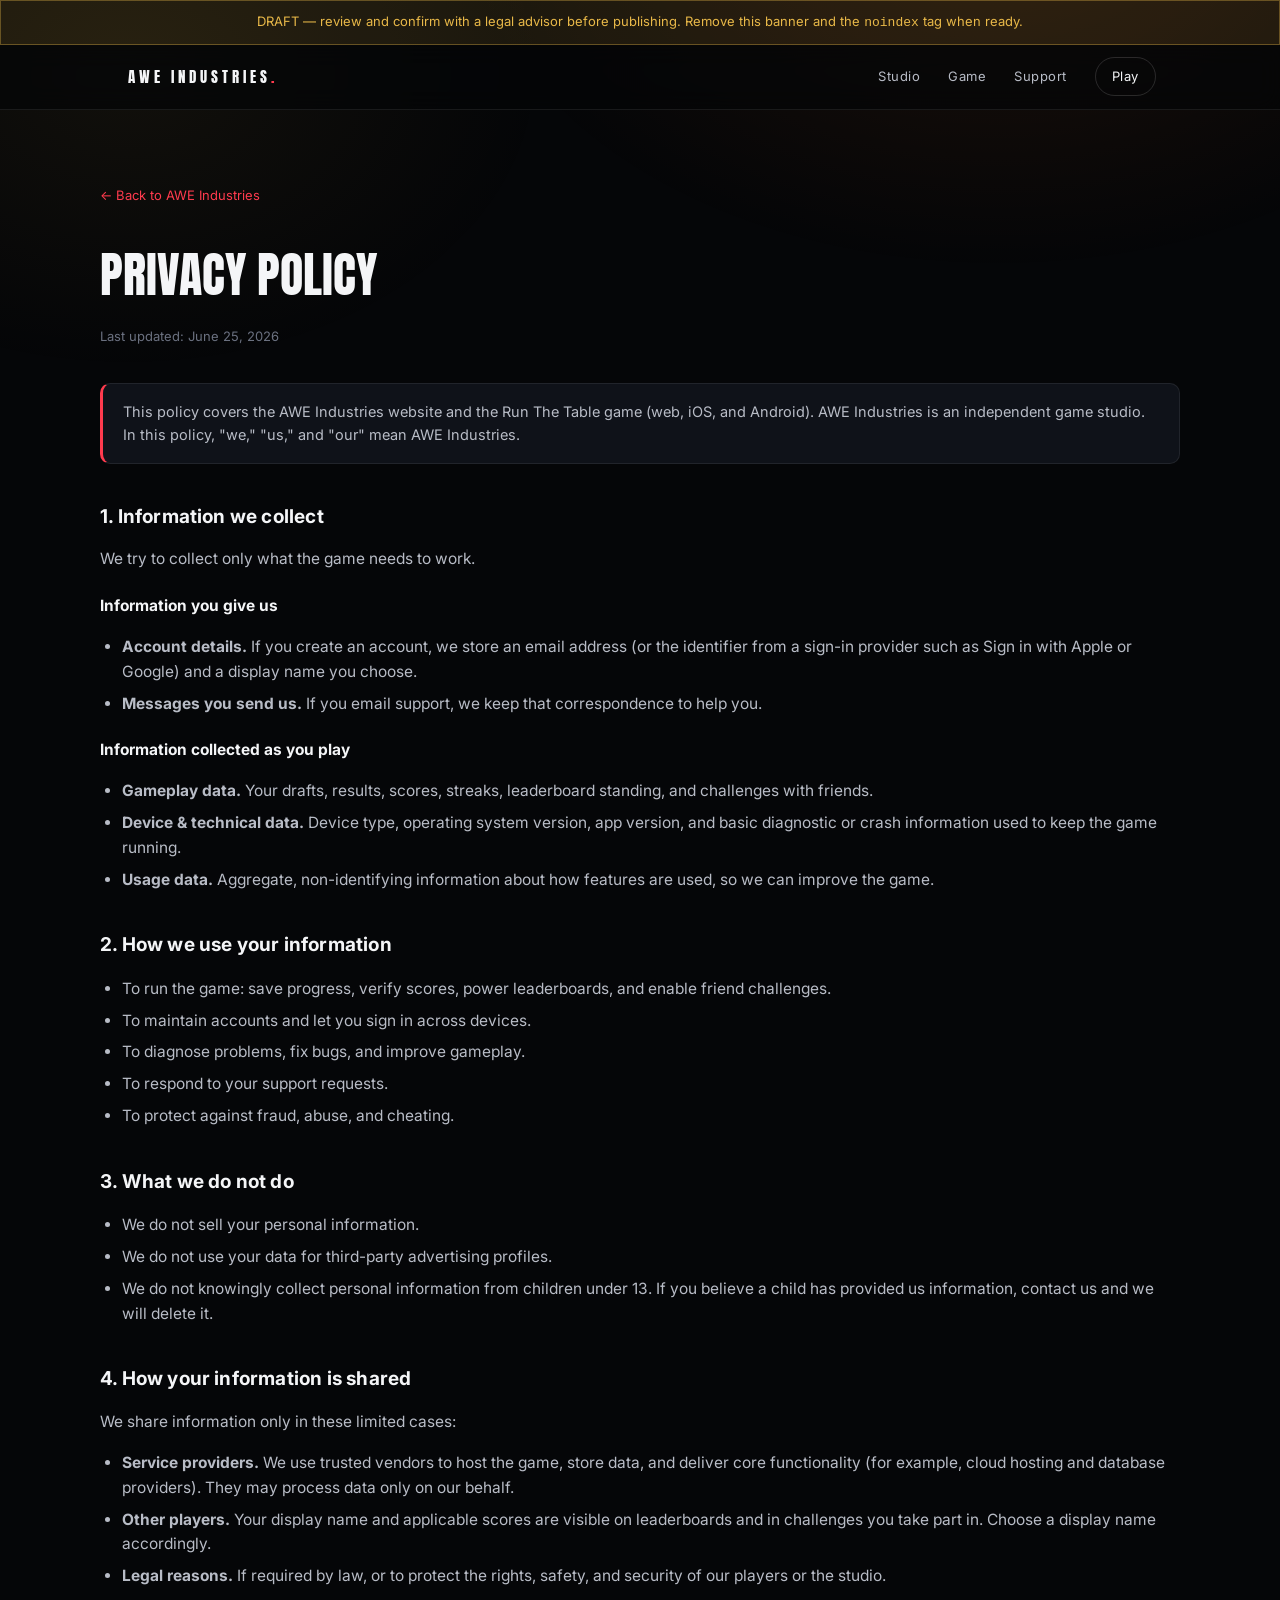
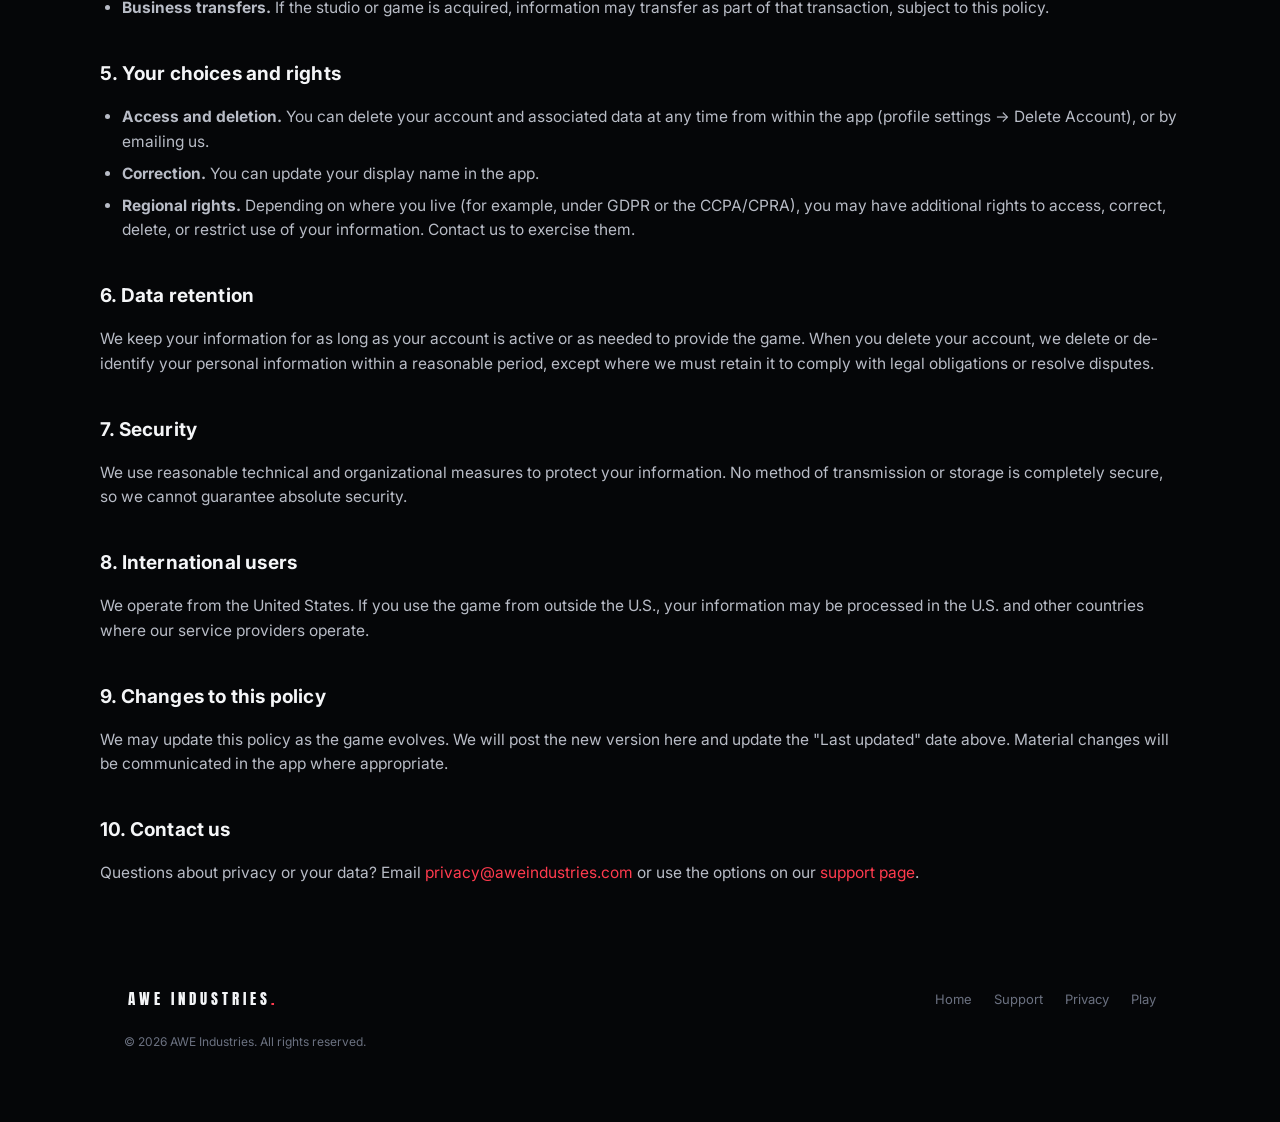
==== privacy.html @ 990081bd "AWE Industries studio site Co-Authored-By: Claude Opus 4.8 <noreply@anthropic.com>" ====
<!DOCTYPE html>
<html lang="en">
<head>
  <meta charset="UTF-8" />
  <meta name="viewport" content="width=device-width, initial-scale=1.0" />
  <title>Privacy Policy — AWE Industries</title>
  <meta name="description" content="Privacy policy for AWE Industries and Run The Table." />
  <meta name="robots" content="noindex" />
  <link rel="preconnect" href="https://fonts.googleapis.com" />
  <link rel="preconnect" href="https://fonts.gstatic.com" crossorigin />
  <link href="https://fonts.googleapis.com/css2?family=Anton&family=Inter:wght@400;500;600;700&display=swap" rel="stylesheet" />
  <link rel="stylesheet" href="styles.css" />
</head>
<body>

  <!-- DRAFT BANNER — delete this entire div before publishing -->
  <div class="draft-banner">DRAFT — review and confirm with a legal advisor before publishing. Remove this banner and the <code>noindex</code> tag when ready.</div>

  <header class="nav">
    <div class="wrap nav-inner">
      <a href="index.html" class="wordmark">AWE Industries<span class="dot">.</span></a>
      <nav class="nav-links">
        <a href="index.html#studio" class="hide-sm">Studio</a>
        <a href="index.html#game">Game</a>
        <a href="support.html" class="hide-sm">Support</a>
        <a href="https://runthetablegame.com" class="nav-cta" target="_blank" rel="noopener">Play</a>
      </nav>
    </div>
  </header>

  <div class="wrap doc">
    <a href="index.html" class="back-link">← Back to AWE Industries</a>
    <h1>Privacy Policy</h1>
    <p class="updated">Last updated: June 25, 2026</p>

    <div class="callout">
      This policy covers the AWE Industries website and the Run The Table game (web, iOS, and Android). AWE Industries is an independent game studio. In this policy, "we," "us," and "our" mean AWE Industries.
    </div>

    <h2>1. Information we collect</h2>
    <p>We try to collect only what the game needs to work.</p>
    <h3>Information you give us</h3>
    <ul>
      <li><strong>Account details.</strong> If you create an account, we store an email address (or the identifier from a sign-in provider such as Sign in with Apple or Google) and a display name you choose.</li>
      <li><strong>Messages you send us.</strong> If you email support, we keep that correspondence to help you.</li>
    </ul>
    <h3>Information collected as you play</h3>
    <ul>
      <li><strong>Gameplay data.</strong> Your drafts, results, scores, streaks, leaderboard standing, and challenges with friends.</li>
      <li><strong>Device &amp; technical data.</strong> Device type, operating system version, app version, and basic diagnostic or crash information used to keep the game running.</li>
      <li><strong>Usage data.</strong> Aggregate, non-identifying information about how features are used, so we can improve the game.</li>
    </ul>

    <h2>2. How we use your information</h2>
    <ul>
      <li>To run the game: save progress, verify scores, power leaderboards, and enable friend challenges.</li>
      <li>To maintain accounts and let you sign in across devices.</li>
      <li>To diagnose problems, fix bugs, and improve gameplay.</li>
      <li>To respond to your support requests.</li>
      <li>To protect against fraud, abuse, and cheating.</li>
    </ul>

    <h2>3. What we do not do</h2>
    <ul>
      <li>We do not sell your personal information.</li>
      <li>We do not use your data for third-party advertising profiles.</li>
      <li>We do not knowingly collect personal information from children under 13. If you believe a child has provided us information, contact us and we will delete it.</li>
    </ul>

    <h2>4. How your information is shared</h2>
    <p>We share information only in these limited cases:</p>
    <ul>
      <li><strong>Service providers.</strong> We use trusted vendors to host the game, store data, and deliver core functionality (for example, cloud hosting and database providers). They may process data only on our behalf.</li>
      <li><strong>Other players.</strong> Your display name and applicable scores are visible on leaderboards and in challenges you take part in. Choose a display name accordingly.</li>
      <li><strong>Legal reasons.</strong> If required by law, or to protect the rights, safety, and security of our players or the studio.</li>
      <li><strong>Business transfers.</strong> If the studio or game is acquired, information may transfer as part of that transaction, subject to this policy.</li>
    </ul>

    <h2>5. Your choices and rights</h2>
    <ul>
      <li><strong>Access and deletion.</strong> You can delete your account and associated data at any time from within the app (profile settings → Delete Account), or by emailing us.</li>
      <li><strong>Correction.</strong> You can update your display name in the app.</li>
      <li><strong>Regional rights.</strong> Depending on where you live (for example, under GDPR or the CCPA/CPRA), you may have additional rights to access, correct, delete, or restrict use of your information. Contact us to exercise them.</li>
    </ul>

    <h2>6. Data retention</h2>
    <p>We keep your information for as long as your account is active or as needed to provide the game. When you delete your account, we delete or de-identify your personal information within a reasonable period, except where we must retain it to comply with legal obligations or resolve disputes.</p>

    <h2>7. Security</h2>
    <p>We use reasonable technical and organizational measures to protect your information. No method of transmission or storage is completely secure, so we cannot guarantee absolute security.</p>

    <h2>8. International users</h2>
    <p>We operate from the United States. If you use the game from outside the U.S., your information may be processed in the U.S. and other countries where our service providers operate.</p>

    <h2>9. Changes to this policy</h2>
    <p>We may update this policy as the game evolves. We will post the new version here and update the "Last updated" date above. Material changes will be communicated in the app where appropriate.</p>

    <h2>10. Contact us</h2>
    <p>Questions about privacy or your data? Email <a href="mailto:privacy@aweindustries.com">privacy@aweindustries.com</a> or use the options on our <a href="support.html">support page</a>.</p>
  </div>

  <footer>
    <div class="wrap">
      <div class="foot-inner">
        <div class="wordmark">AWE Industries<span class="dot">.</span></div>
        <nav class="foot-links">
          <a href="index.html">Home</a>
          <a href="support.html">Support</a>
          <a href="privacy.html">Privacy</a>
          <a href="https://runthetablegame.com" target="_blank" rel="noopener">Play</a>
        </nav>
      </div>
      <p class="disclaimer">© <span id="year">2026</span> AWE Industries. All rights reserved.</p>
    </div>
  </footer>

  <script>document.getElementById('year').textContent = new Date().getFullYear();</script>
</body>
</html>
---- styles.css ----
/* AWE Industries — studio site
   Brand: near-black #050608, orange #ff7a1e, gold #e9b949, Anton display wordmark.
   Self-contained, no build step. */

:root {
  --bg: #050608;
  --bg-soft: #0b0d12;
  --panel: #0f1219;
  --line: rgba(255, 255, 255, 0.08);
  --line-strong: rgba(255, 255, 255, 0.14);
  --ink: #f4f5f7;
  --ink-soft: #b8bcc6;
  --ink-faint: #6b7180;
  --orange: #ff7a1e;
  --gold: #e9b949;
  --maxw: 1080px;
  --radius: 16px;

  /* Studio accent — change these two lines to reskin the whole site. */
  --accent: #ff3b4e;
  --glow: rgba(255, 59, 78, 0.16);
}

* { box-sizing: border-box; }

html { scroll-behavior: smooth; }

body {
  margin: 0;
  background: var(--bg);
  color: var(--ink);
  font-family: 'Inter', system-ui, -apple-system, Segoe UI, Roboto, Helvetica, Arial, sans-serif;
  line-height: 1.6;
  -webkit-font-smoothing: antialiased;
  text-rendering: optimizeLegibility;
}

/* Subtle field-glow background */
body::before {
  content: '';
  position: fixed;
  inset: 0;
  z-index: -1;
  background:
    radial-gradient(900px 600px at 78% -10%, rgba(255, 122, 30, 0.10), transparent 60%),
    radial-gradient(700px 500px at 10% 8%, rgba(233, 185, 73, 0.06), transparent 60%);
  pointer-events: none;
}

a { color: inherit; text-decoration: none; }

.wrap { max-width: var(--maxw); margin: 0 auto; padding: 0 24px; }

/* ---------- Header ---------- */
.nav {
  position: sticky;
  top: 0;
  z-index: 50;
  backdrop-filter: blur(12px);
  background: rgba(5, 6, 8, 0.72);
  border-bottom: 1px solid var(--line);
}
.nav-inner {
  display: flex;
  align-items: center;
  justify-content: space-between;
  height: 64px;
}
.wordmark {
  font-family: 'Anton', sans-serif;
  text-transform: uppercase;
  letter-spacing: 0.26em;
  font-size: 15px;
  padding-left: 0.26em;
  color: var(--ink);
}
.wordmark .dot { color: var(--accent); }
.nav-links { display: flex; gap: 28px; align-items: center; }
.nav-links a {
  font-size: 13px;
  letter-spacing: 0.04em;
  color: var(--ink-soft);
  transition: color 0.18s ease;
}
.nav-links a:hover { color: var(--ink); }
.nav-cta {
  border: 1px solid var(--line-strong);
  border-radius: 999px;
  padding: 8px 16px !important;
  color: var(--ink) !important;
}
.nav-cta:hover { border-color: var(--accent); }

@media (max-width: 640px) {
  .nav-links { gap: 16px; }
  .nav-links a.hide-sm { display: none; }
}

/* ---------- Hero ---------- */
.hero {
  padding: 120px 0 90px;
  border-bottom: 1px solid var(--line);
}
.eyebrow {
  display: inline-flex;
  align-items: center;
  gap: 10px;
  font-size: 11px;
  text-transform: uppercase;
  letter-spacing: 0.32em;
  color: var(--ink-faint);
  margin-bottom: 28px;
}
.eyebrow .pulse {
  width: 7px; height: 7px; border-radius: 50%;
  background: var(--accent);
  box-shadow: 0 0 0 0 rgba(255, 122, 30, 0.6);
  animation: pulse 2.4s infinite;
}
@keyframes pulse {
  0% { box-shadow: 0 0 0 0 rgba(255,122,30,0.5); }
  70% { box-shadow: 0 0 0 8px rgba(255,122,30,0); }
  100% { box-shadow: 0 0 0 0 rgba(255,122,30,0); }
}
.hero h1 {
  font-family: 'Anton', sans-serif;
  font-weight: 400;
  text-transform: uppercase;
  font-size: clamp(40px, 7vw, 78px);
  line-height: 0.98;
  letter-spacing: 0.01em;
  margin: 0 0 24px;
  max-width: 14ch;
}
.hero h1 .accent {
  background: linear-gradient(92deg, var(--accent), var(--gold));
  -webkit-background-clip: text;
  background-clip: text;
  color: transparent;
}
.hero .lede {
  font-size: clamp(17px, 2.2vw, 20px);
  color: var(--ink-soft);
  max-width: 56ch;
  margin: 0 0 36px;
}
.btn-row { display: flex; gap: 14px; flex-wrap: wrap; }
.btn {
  display: inline-flex;
  align-items: center;
  gap: 9px;
  padding: 13px 22px;
  border-radius: 999px;
  font-weight: 600;
  font-size: 14px;
  letter-spacing: 0.01em;
  transition: transform 0.16s ease, box-shadow 0.16s ease, border-color 0.16s ease;
}
.btn-primary {
  background: linear-gradient(92deg, var(--accent), var(--gold));
  color: #1a0d00;
  box-shadow: 0 8px 30px rgba(255, 122, 30, 0.22);
}
.btn-primary:hover { transform: translateY(-2px); box-shadow: 0 12px 38px rgba(255,122,30,0.30); }
.btn-ghost { border: 1px solid var(--line-strong); color: var(--ink); }
.btn-ghost:hover { border-color: var(--accent); transform: translateY(-2px); }

/* ---------- Section scaffolding ---------- */
section { padding: 84px 0; border-bottom: 1px solid var(--line); }
.sec-label {
  font-size: 11px;
  text-transform: uppercase;
  letter-spacing: 0.3em;
  color: var(--accent);
  margin-bottom: 18px;
}
.sec-title {
  font-family: 'Anton', sans-serif;
  font-weight: 400;
  text-transform: uppercase;
  font-size: clamp(28px, 4.5vw, 44px);
  line-height: 1.04;
  margin: 0 0 22px;
}
.sec-body { color: var(--ink-soft); max-width: 62ch; font-size: 16.5px; }
.sec-body p { margin: 0 0 16px; }
.sec-body strong { color: var(--ink); font-weight: 600; }

/* ---------- Game feature ---------- */
.game {
  display: grid;
  grid-template-columns: 1.05fr 0.95fr;
  gap: 56px;
  align-items: center;
}
@media (max-width: 820px) { .game { grid-template-columns: 1fr; gap: 36px; } }

.game-card {
  background: linear-gradient(160deg, var(--panel), var(--bg-soft));
  border: 1px solid var(--line);
  border-radius: 22px;
  padding: 34px;
  position: relative;
  overflow: hidden;
}
.game-card::before {
  content: '';
  position: absolute;
  inset: 0;
  background: radial-gradient(closest-side at 80% 0%, rgba(255,122,30,0.16), transparent 70%);
  pointer-events: none;
}
.game-logo {
  font-family: 'Anton', sans-serif;
  text-transform: uppercase;
  font-size: clamp(30px, 5vw, 46px);
  line-height: 0.96;
  letter-spacing: 0.01em;
  margin: 0 0 6px;
}
.game-logo .num { color: var(--gold); }
.game-tag {
  font-size: 12px;
  text-transform: uppercase;
  letter-spacing: 0.22em;
  color: var(--ink-faint);
  margin-bottom: 26px;
}
.chip-row { display: flex; flex-wrap: wrap; gap: 9px; margin: 22px 0 6px; }
.chip {
  font-size: 12px;
  border: 1px solid var(--line-strong);
  border-radius: 999px;
  padding: 6px 13px;
  color: var(--ink-soft);
  background: rgba(255,255,255,0.02);
}

.feat-list { list-style: none; padding: 0; margin: 6px 0 0; display: grid; gap: 16px; }
.feat-list li { display: flex; gap: 13px; align-items: flex-start; }
.feat-list .ic {
  flex: none;
  width: 26px; height: 26px; border-radius: 7px;
  display: grid; place-items: center;
  background: rgba(255,122,30,0.12);
  color: var(--accent);
  font-size: 14px;
  margin-top: 1px;
}
.feat-list b { color: var(--ink); font-weight: 600; }
.feat-list span.d { color: var(--ink-soft); }

/* ---------- Studio values grid ---------- */
.grid3 {
  display: grid;
  grid-template-columns: repeat(3, 1fr);
  gap: 18px;
  margin-top: 8px;
}
@media (max-width: 760px) { .grid3 { grid-template-columns: 1fr; } }
.tile {
  background: var(--panel);
  border: 1px solid var(--line);
  border-radius: var(--radius);
  padding: 26px;
}
.tile h3 {
  font-size: 16px;
  margin: 0 0 8px;
  letter-spacing: 0.01em;
}
.tile p { margin: 0; color: var(--ink-soft); font-size: 14.5px; }
.tile .k {
  font-family: 'Anton', sans-serif;
  color: var(--gold);
  font-size: 13px;
  letter-spacing: 0.18em;
  text-transform: uppercase;
  display: block;
  margin-bottom: 14px;
}

/* ---------- Contact ---------- */
.contact-row { display: flex; gap: 18px; flex-wrap: wrap; align-items: center; margin-top: 26px; }
.contact-row a.mail {
  font-family: 'Anton', sans-serif;
  font-size: clamp(22px, 4vw, 34px);
  text-transform: lowercase;
  letter-spacing: 0.02em;
  color: var(--ink);
  border-bottom: 2px solid transparent;
  transition: border-color 0.18s ease, color 0.18s ease;
}
.contact-row a.mail:hover { border-color: var(--accent); }

/* ---------- Footer ---------- */
footer {
  padding: 46px 0 60px;
  color: var(--ink-faint);
  font-size: 13px;
}
.foot-inner { display: flex; justify-content: space-between; gap: 20px; flex-wrap: wrap; align-items: center; }
.foot-links { display: flex; gap: 22px; flex-wrap: wrap; }
.foot-links a:hover { color: var(--ink); }
.disclaimer {
  margin-top: 22px;
  font-size: 12px;
  color: var(--ink-faint);
  line-height: 1.5;
  max-width: 80ch;
}

/* ---------- Legal / content pages ---------- */
.doc { padding: 72px 0 40px; }
.doc h1 {
  font-family: 'Anton', sans-serif;
  font-weight: 400;
  text-transform: uppercase;
  font-size: clamp(30px, 5vw, 48px);
  margin: 0 0 8px;
}
.doc .updated { color: var(--ink-faint); font-size: 13px; margin-bottom: 36px; }
.doc h2 {
  font-size: 19px;
  margin: 38px 0 12px;
  letter-spacing: 0.01em;
}
.doc h3 { font-size: 15.5px; margin: 22px 0 8px; color: var(--ink); }
.doc p, .doc li { color: var(--ink-soft); font-size: 15.5px; }
.doc ul { padding-left: 22px; }
.doc li { margin-bottom: 7px; }
.doc a { color: var(--accent); border-bottom: 1px solid transparent; }
.doc a:hover { border-color: var(--accent); }
.doc .callout {
  background: var(--panel);
  border: 1px solid var(--line);
  border-left: 3px solid var(--accent);
  border-radius: 10px;
  padding: 16px 20px;
  margin: 24px 0;
  font-size: 14.5px;
  color: var(--ink-soft);
}
.back-link {
  display: inline-flex; align-items: center; gap: 8px;
  font-size: 13px; color: var(--ink-faint); margin-bottom: 30px;
}
.back-link:hover { color: var(--ink); }

/* =====================================================================
   HOME REDESIGN — bold/minimal studio page (distinct classes so the
   legal pages keep using .nav above untouched).
   ===================================================================== */

.home { overflow-x: hidden; }

/* Minimal top bar */
.topbar {
  position: fixed;
  top: 0; left: 0; right: 0;
  z-index: 60;
  display: flex;
  align-items: center;
  justify-content: space-between;
  padding: 22px clamp(20px, 5vw, 52px);
  mix-blend-mode: difference; /* stays legible over light overlay too */
}
.brand-mini {
  font-family: 'Anton', sans-serif;
  text-transform: uppercase;
  letter-spacing: 0.22em;
  font-size: 14px;
  padding-left: 0.22em;
  color: #fff;
}
.brand-mini .dot { color: var(--accent); }

/* Hamburger */
.burger {
  appearance: none;
  background: none;
  border: 0;
  padding: 8px;
  margin: -8px;
  cursor: pointer;
  display: inline-flex;
  flex-direction: column;
  gap: 6px;
  z-index: 80;
}
.burger span {
  display: block;
  width: 30px;
  height: 2px;
  background: #fff;
  transition: transform 0.32s ease, opacity 0.2s ease;
}
.burger[aria-expanded="true"] span:nth-child(1) { transform: translateY(8px) rotate(45deg); }
.burger[aria-expanded="true"] span:nth-child(2) { opacity: 0; }
.burger[aria-expanded="true"] span:nth-child(3) { transform: translateY(-8px) rotate(-45deg); }

/* Full-screen menu overlay */
.overlay {
  position: fixed;
  inset: 0;
  z-index: 70;
  background: rgba(5, 6, 8, 0.97);
  backdrop-filter: blur(8px);
  display: flex;
  flex-direction: column;
  justify-content: center;
  padding: 0 clamp(24px, 8vw, 120px);
  opacity: 0;
  visibility: hidden;
  transition: opacity 0.4s ease, visibility 0.4s ease;
}
.overlay.open { opacity: 1; visibility: visible; }
.overlay::before {
  content: '';
  position: absolute;
  inset: 0;
  background: radial-gradient(700px 500px at 90% 110%, rgba(255,122,30,0.12), transparent 60%);
  pointer-events: none;
}
.menu-nav { display: flex; flex-direction: column; gap: clamp(8px, 2vh, 18px); }
.menu-nav a {
  font-family: 'Anton', sans-serif;
  text-transform: uppercase;
  font-size: clamp(38px, 9vw, 92px);
  line-height: 1.0;
  letter-spacing: 0.01em;
  color: var(--ink);
  width: fit-content;
  transition: color 0.2s ease, transform 0.3s ease;
  transform: translateY(14px);
  opacity: 0;
}
.overlay.open .menu-nav a { transform: translateY(0); opacity: 1; }
.overlay.open .menu-nav a:nth-child(1) { transition-delay: 0.08s; }
.overlay.open .menu-nav a:nth-child(2) { transition-delay: 0.14s; }
.overlay.open .menu-nav a:nth-child(3) { transition-delay: 0.20s; }
.menu-nav a:hover { color: var(--accent); }
.menu-nav a .ext { font-size: 0.32em; vertical-align: super; color: var(--ink-faint); margin-left: 0.3em; }
.menu-foot {
  position: absolute;
  bottom: clamp(28px, 6vh, 56px);
  left: clamp(24px, 8vw, 120px);
  right: clamp(24px, 8vw, 120px);
  display: flex;
  justify-content: space-between;
  gap: 18px;
  flex-wrap: wrap;
  font-size: 13px;
  color: var(--ink-faint);
}
.menu-foot a { color: var(--ink-faint); }
.menu-foot a:hover { color: var(--ink); }
.menu-foot .links { display: flex; gap: 20px; flex-wrap: wrap; }

/* Stage / hero — the name is the hero */
.stage {
  min-height: 100svh;
  display: flex;
  flex-direction: column;
  justify-content: center;
  align-items: flex-start;
  padding: 0 clamp(24px, 8vw, 120px);
  border: 0;
  position: relative;
}
.stage::after {
  content: '';
  position: absolute;
  inset: 0;
  z-index: -1;
  background: radial-gradient(820px 620px at 82% 18%, rgba(255,122,30,0.14), transparent 58%);
  pointer-events: none;
}
.giant {
  font-family: 'Anton', sans-serif;
  text-transform: uppercase;
  font-weight: 400;
  line-height: 0.84;
  letter-spacing: -0.005em;
  margin: 0;
}
.giant .l1 {
  display: block;
  font-size: clamp(96px, 26vw, 320px);
  color: var(--ink);
}
.giant .l1 .dot { color: var(--accent); }
.giant .l2 {
  display: block;
  font-size: clamp(28px, 8.6vw, 104px);
  letter-spacing: clamp(0.04em, 1.2vw, 0.22em);
  color: var(--ink);
  padding-left: 0.04em;
}
.stage-tag {
  margin: clamp(26px, 4vh, 48px) 0 0;
  font-size: clamp(16px, 2.1vw, 22px);
  color: var(--ink-soft);
  max-width: 30ch;
  line-height: 1.45;
}
.now {
  margin-top: clamp(30px, 5vh, 52px);
  display: inline-flex;
  align-items: center;
  gap: 12px;
  font-size: 13px;
  letter-spacing: 0.04em;
  color: var(--ink-soft);
  border: 1px solid var(--line-strong);
  border-radius: 999px;
  padding: 10px 18px;
  transition: border-color 0.2s ease, transform 0.18s ease;
}
.now:hover { border-color: var(--accent); transform: translateY(-2px); }
.now .label { color: var(--ink-faint); text-transform: uppercase; letter-spacing: 0.2em; font-size: 11px; }
.now b { color: var(--ink); font-weight: 600; }
.now .arrow { color: var(--accent); }
.scroll-cue {
  position: absolute;
  bottom: 30px;
  left: 50%;
  transform: translateX(-50%);
  font-size: 11px;
  letter-spacing: 0.3em;
  text-transform: uppercase;
  color: var(--ink-faint);
  animation: bob 2.6s ease-in-out infinite;
}
@keyframes bob { 0%,100% { transform: translateX(-50%) translateY(0); } 50% { transform: translateX(-50%) translateY(6px); } }

/* Quiet content bands */
.band {
  padding: clamp(80px, 14vh, 150px) clamp(24px, 8vw, 120px);
  border-top: 1px solid var(--line);
  max-width: none;
}
.band .inner { max-width: 1080px; margin: 0 auto; width: 100%; }
.band-label {
  font-size: 11px;
  text-transform: uppercase;
  letter-spacing: 0.3em;
  color: var(--accent);
  margin-bottom: 26px;
}
.statement {
  font-family: 'Anton', sans-serif;
  text-transform: uppercase;
  font-weight: 400;
  font-size: clamp(26px, 4.4vw, 50px);
  line-height: 1.08;
  letter-spacing: 0.005em;
  margin: 0;
  max-width: 18ch;
}
.statement .mut { color: var(--ink-faint); }
.band-note {
  margin: 30px 0 0;
  color: var(--ink-soft);
  font-size: clamp(15px, 1.8vw, 17px);
  max-width: 56ch;
  line-height: 1.6;
}
.band-note strong { color: var(--ink); font-weight: 600; }
.mail-big {
  font-family: 'Anton', sans-serif;
  text-transform: lowercase;
  font-size: clamp(20px, 5.4vw, 64px);
  letter-spacing: 0.01em;
  color: var(--ink);
  border-bottom: 2px solid transparent;
  transition: border-color 0.2s ease, color 0.2s ease;
  overflow-wrap: anywhere;
}
.mail-big:hover { border-color: var(--accent); }

@media (prefers-reduced-motion: reduce) {
  .menu-nav a, .now, .scroll-cue { transition: none; animation: none; transform: none; opacity: 1; }
}

/* Home accent routing — these override the orange in the home rules above
   via higher specificity, so the whole home page recolors from --accent/--glow. */
.home .brand-mini .dot,
.home .giant .l1 .dot,
.home .now .arrow,
.home .band-label { color: var(--accent); }
.home .menu-nav a:hover { color: var(--accent); }
.home .now:hover,
.home .mail-big:hover { border-color: var(--accent); }
.home .stage::after { background: radial-gradient(820px 620px at 82% 18%, var(--glow), transparent 58%); }
.home .overlay::before { background: radial-gradient(700px 500px at 90% 110%, var(--glow), transparent 60%); }

/* draft banner — remove before publishing */
.draft-banner {
  background: rgba(233,185,73,0.10);
  border: 1px solid rgba(233,185,73,0.35);
  color: var(--gold);
  text-align: center;
  font-size: 13px;
  padding: 10px 16px;
}
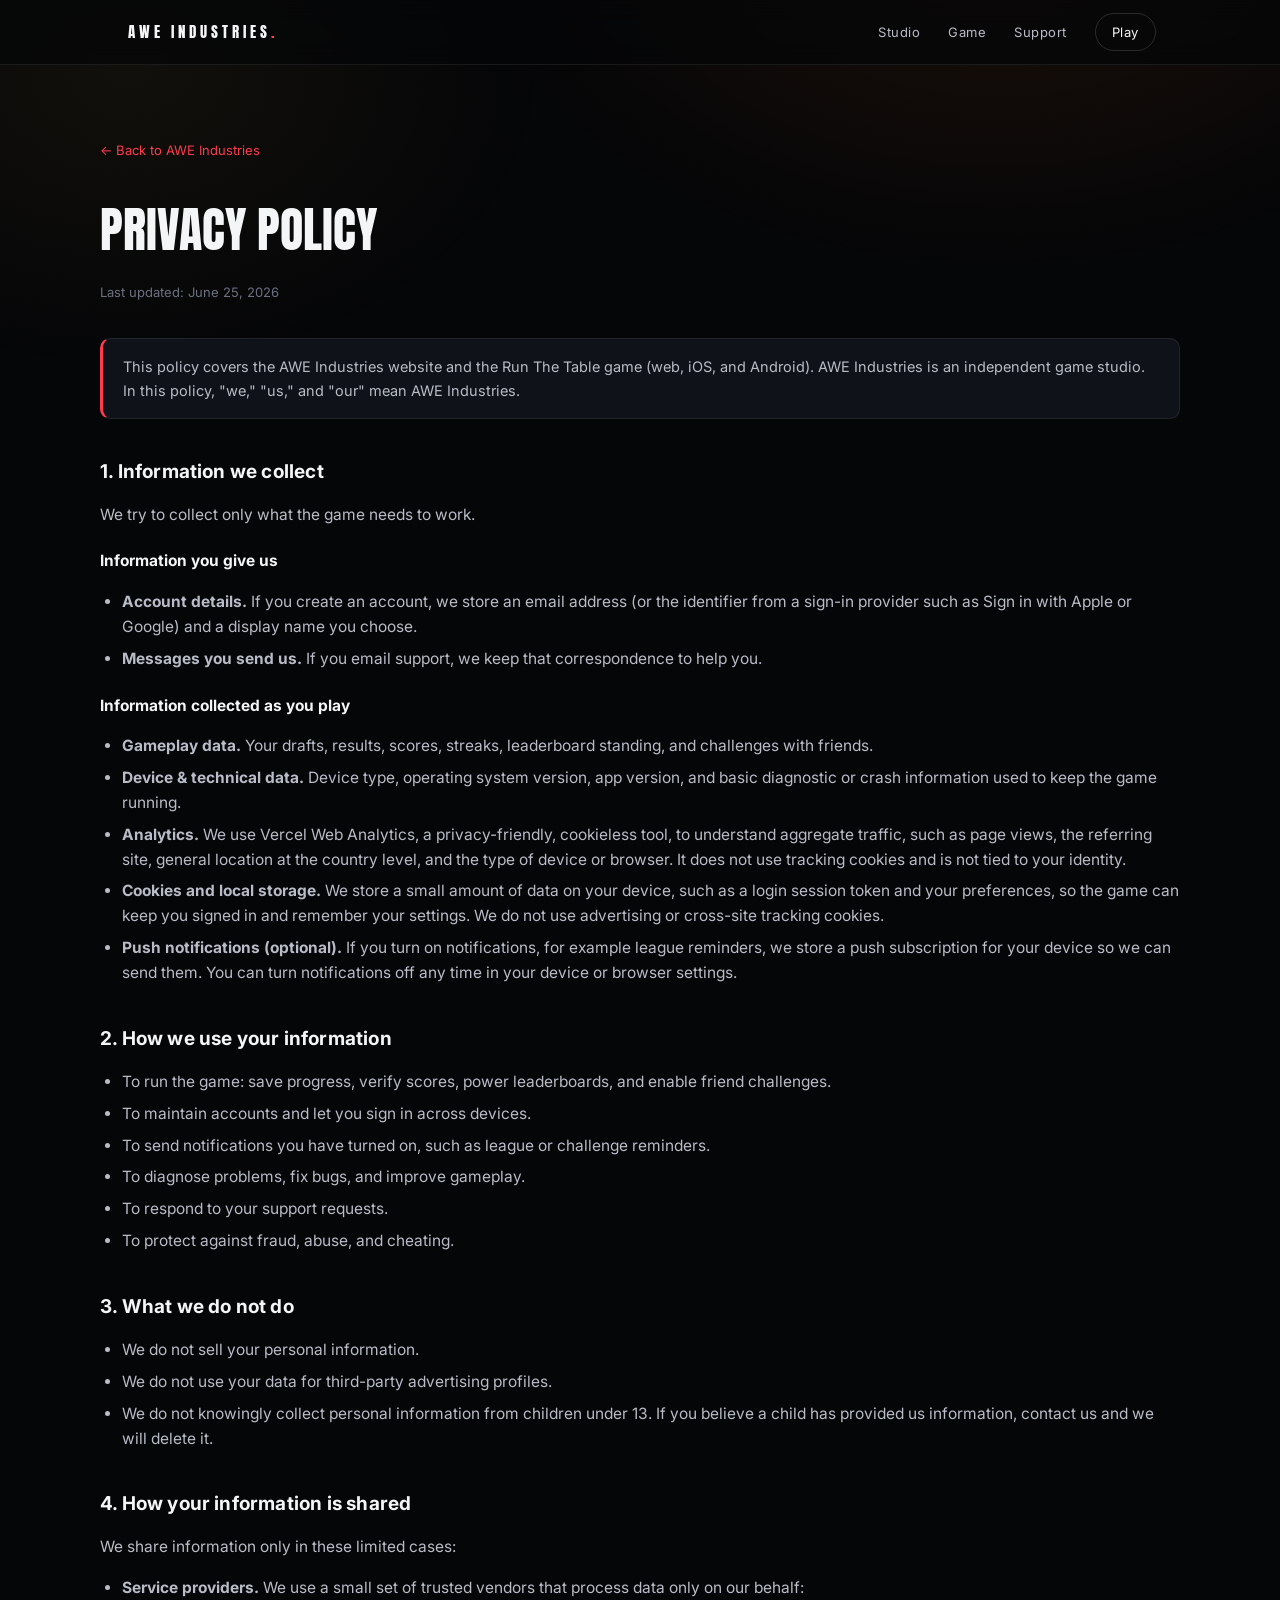
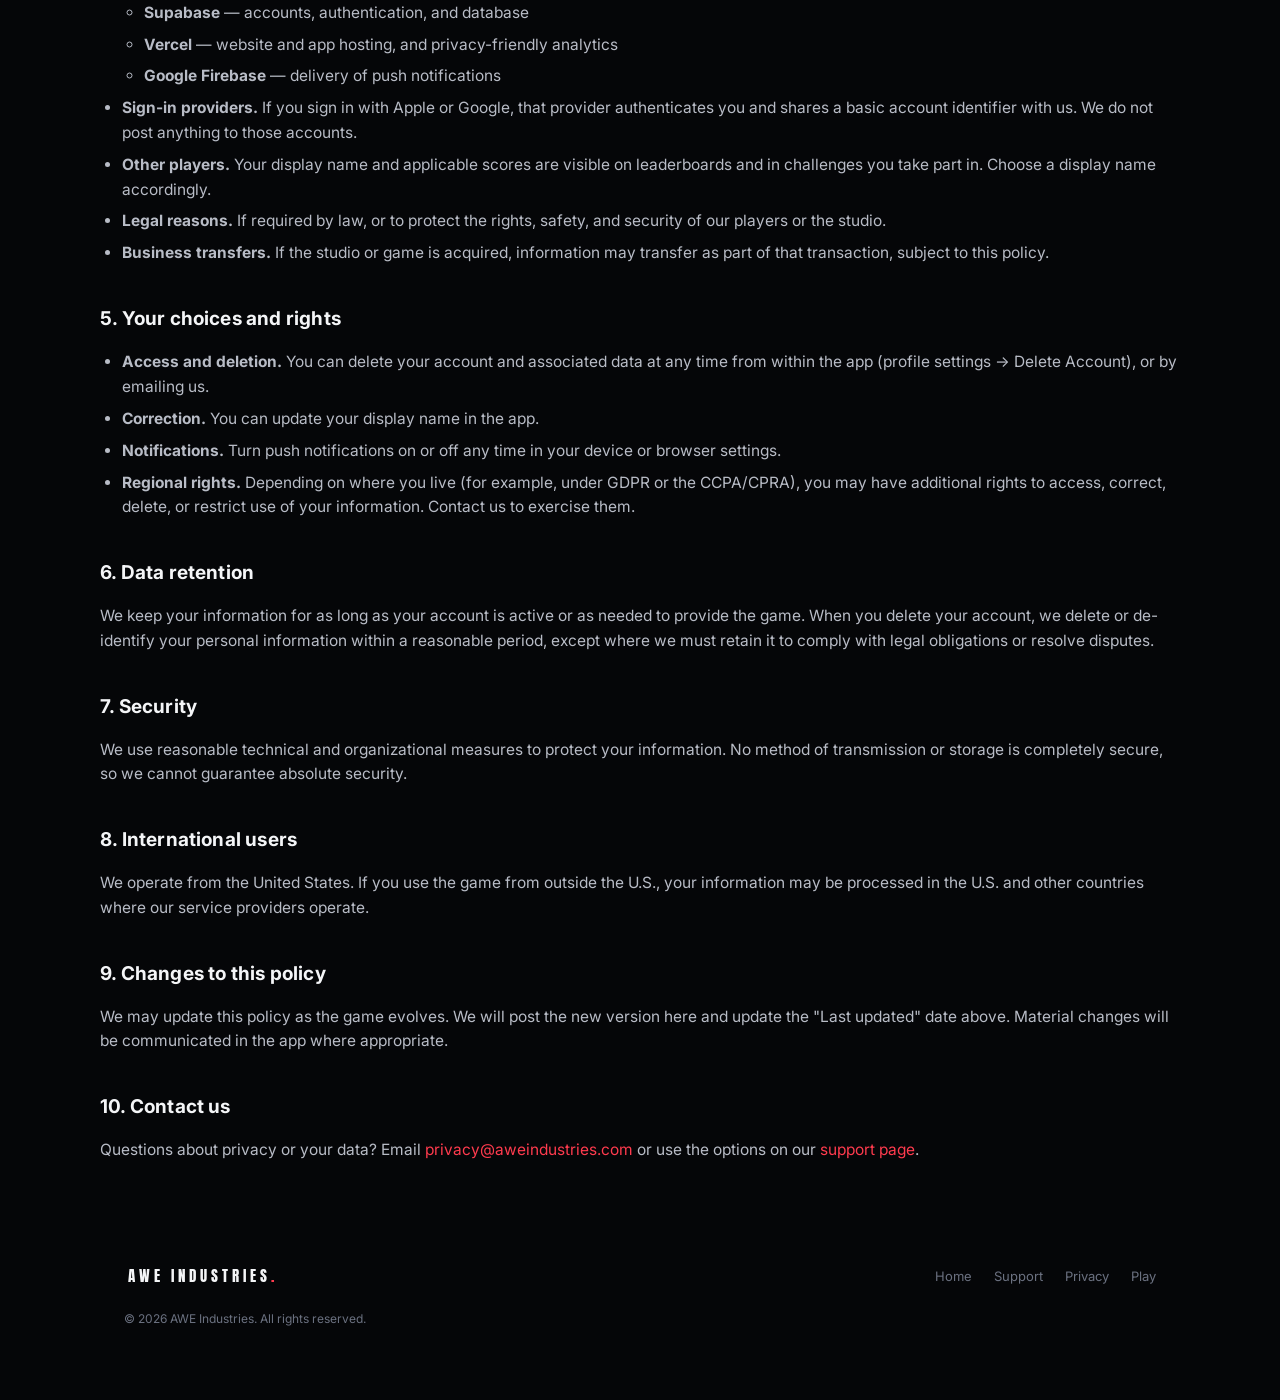
==== commit 9c5c3d82: "Finalize privacy policy: disclose analytics, push, cookies, vendors; remove draft markers Co-Authore" ====
--- a/privacy.html
+++ b/privacy.html
@@ -5,16 +5,12 @@
   <meta name="viewport" content="width=device-width, initial-scale=1.0" />
   <title>Privacy Policy — AWE Industries</title>
   <meta name="description" content="Privacy policy for AWE Industries and Run The Table." />
-  <meta name="robots" content="noindex" />
   <link rel="preconnect" href="https://fonts.googleapis.com" />
   <link rel="preconnect" href="https://fonts.gstatic.com" crossorigin />
   <link href="https://fonts.googleapis.com/css2?family=Anton&family=Inter:wght@400;500;600;700&display=swap" rel="stylesheet" />
   <link rel="stylesheet" href="styles.css" />
 </head>
 <body>
-
-  <!-- DRAFT BANNER — delete this entire div before publishing -->
-  <div class="draft-banner">DRAFT — review and confirm with a legal advisor before publishing. Remove this banner and the <code>noindex</code> tag when ready.</div>
 
   <header class="nav">
     <div class="wrap nav-inner">
@@ -48,13 +44,16 @@
     <ul>
       <li><strong>Gameplay data.</strong> Your drafts, results, scores, streaks, leaderboard standing, and challenges with friends.</li>
       <li><strong>Device &amp; technical data.</strong> Device type, operating system version, app version, and basic diagnostic or crash information used to keep the game running.</li>
-      <li><strong>Usage data.</strong> Aggregate, non-identifying information about how features are used, so we can improve the game.</li>
+      <li><strong>Analytics.</strong> We use Vercel Web Analytics, a privacy-friendly, cookieless tool, to understand aggregate traffic, such as page views, the referring site, general location at the country level, and the type of device or browser. It does not use tracking cookies and is not tied to your identity.</li>
+      <li><strong>Cookies and local storage.</strong> We store a small amount of data on your device, such as a login session token and your preferences, so the game can keep you signed in and remember your settings. We do not use advertising or cross-site tracking cookies.</li>
+      <li><strong>Push notifications (optional).</strong> If you turn on notifications, for example league reminders, we store a push subscription for your device so we can send them. You can turn notifications off any time in your device or browser settings.</li>
     </ul>
 
     <h2>2. How we use your information</h2>
     <ul>
       <li>To run the game: save progress, verify scores, power leaderboards, and enable friend challenges.</li>
       <li>To maintain accounts and let you sign in across devices.</li>
+      <li>To send notifications you have turned on, such as league or challenge reminders.</li>
       <li>To diagnose problems, fix bugs, and improve gameplay.</li>
       <li>To respond to your support requests.</li>
       <li>To protect against fraud, abuse, and cheating.</li>
@@ -70,7 +69,14 @@
     <h2>4. How your information is shared</h2>
     <p>We share information only in these limited cases:</p>
     <ul>
-      <li><strong>Service providers.</strong> We use trusted vendors to host the game, store data, and deliver core functionality (for example, cloud hosting and database providers). They may process data only on our behalf.</li>
+      <li><strong>Service providers.</strong> We use a small set of trusted vendors that process data only on our behalf:
+        <ul>
+          <li><strong>Supabase</strong> — accounts, authentication, and database</li>
+          <li><strong>Vercel</strong> — website and app hosting, and privacy-friendly analytics</li>
+          <li><strong>Google Firebase</strong> — delivery of push notifications</li>
+        </ul>
+      </li>
+      <li><strong>Sign-in providers.</strong> If you sign in with Apple or Google, that provider authenticates you and shares a basic account identifier with us. We do not post anything to those accounts.</li>
       <li><strong>Other players.</strong> Your display name and applicable scores are visible on leaderboards and in challenges you take part in. Choose a display name accordingly.</li>
       <li><strong>Legal reasons.</strong> If required by law, or to protect the rights, safety, and security of our players or the studio.</li>
       <li><strong>Business transfers.</strong> If the studio or game is acquired, information may transfer as part of that transaction, subject to this policy.</li>
@@ -80,6 +86,7 @@
     <ul>
       <li><strong>Access and deletion.</strong> You can delete your account and associated data at any time from within the app (profile settings → Delete Account), or by emailing us.</li>
       <li><strong>Correction.</strong> You can update your display name in the app.</li>
+      <li><strong>Notifications.</strong> Turn push notifications on or off any time in your device or browser settings.</li>
       <li><strong>Regional rights.</strong> Depending on where you live (for example, under GDPR or the CCPA/CPRA), you may have additional rights to access, correct, delete, or restrict use of your information. Contact us to exercise them.</li>
     </ul>
 
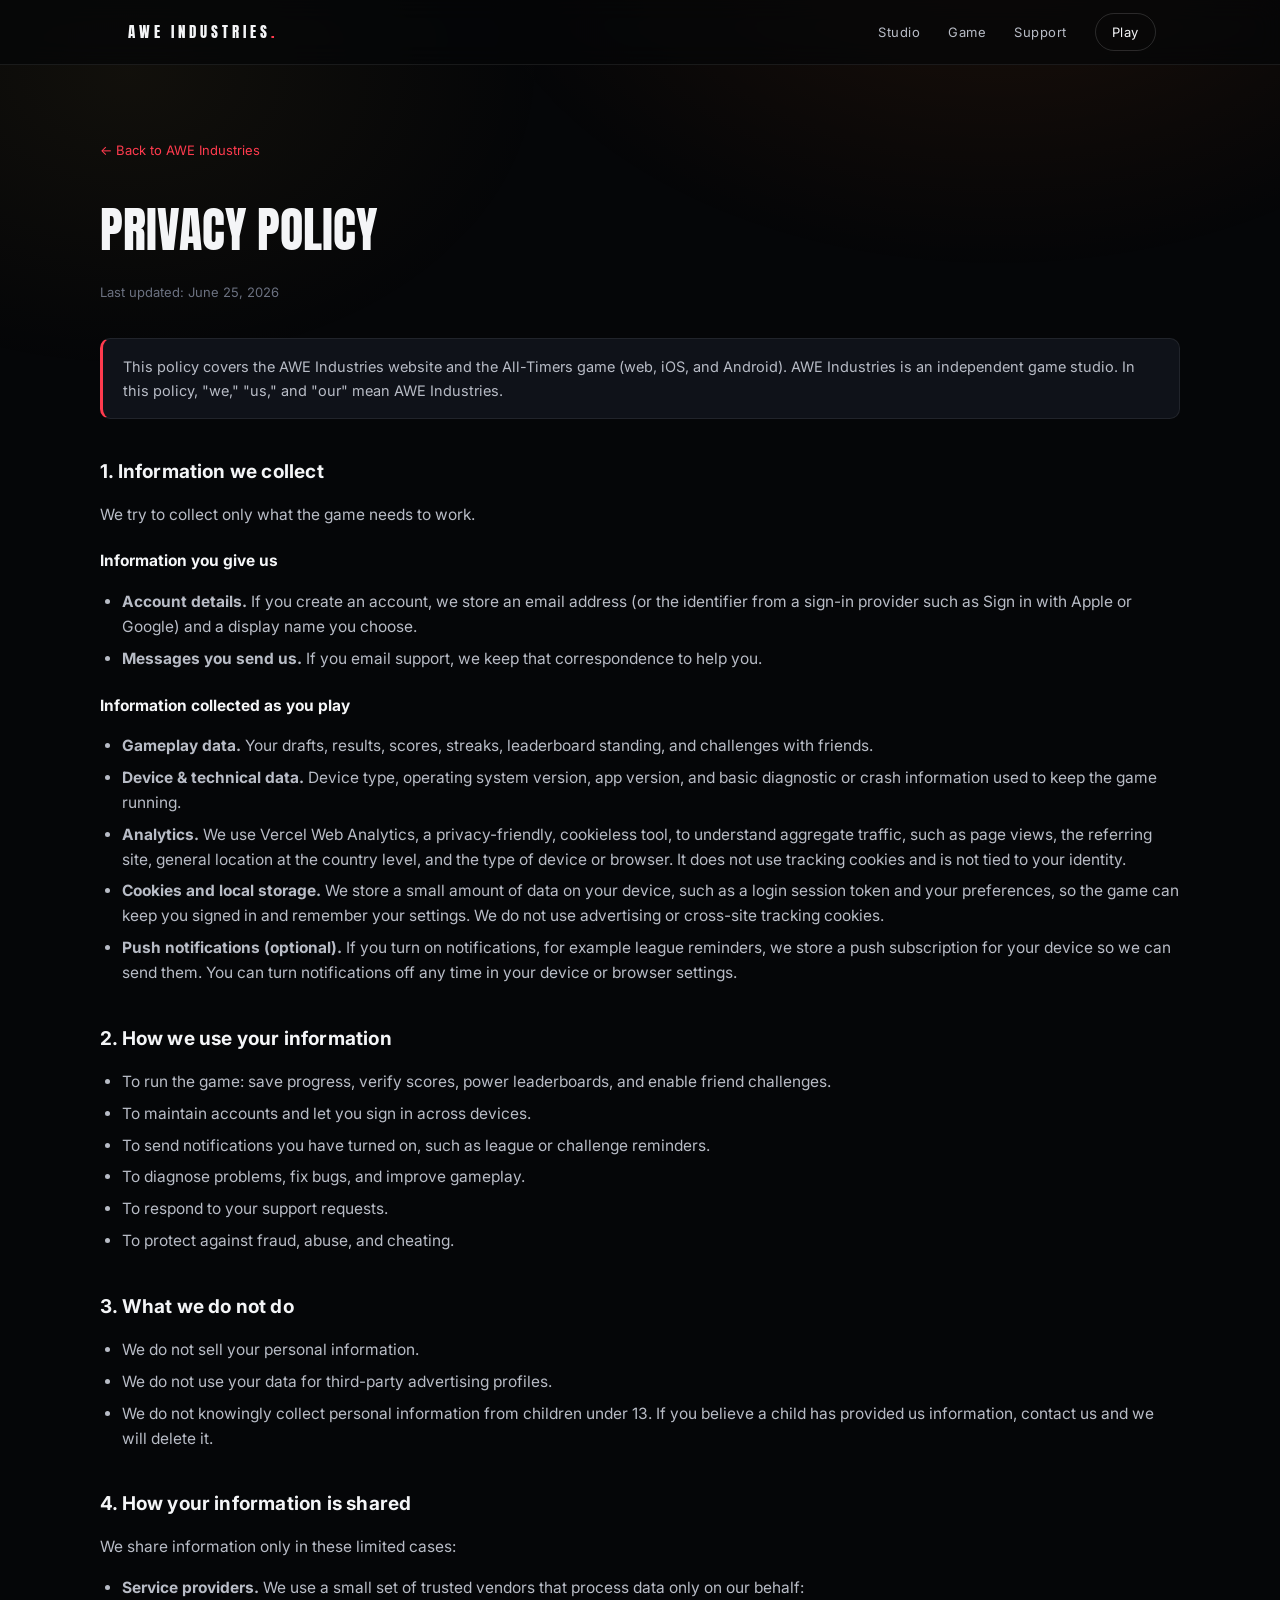
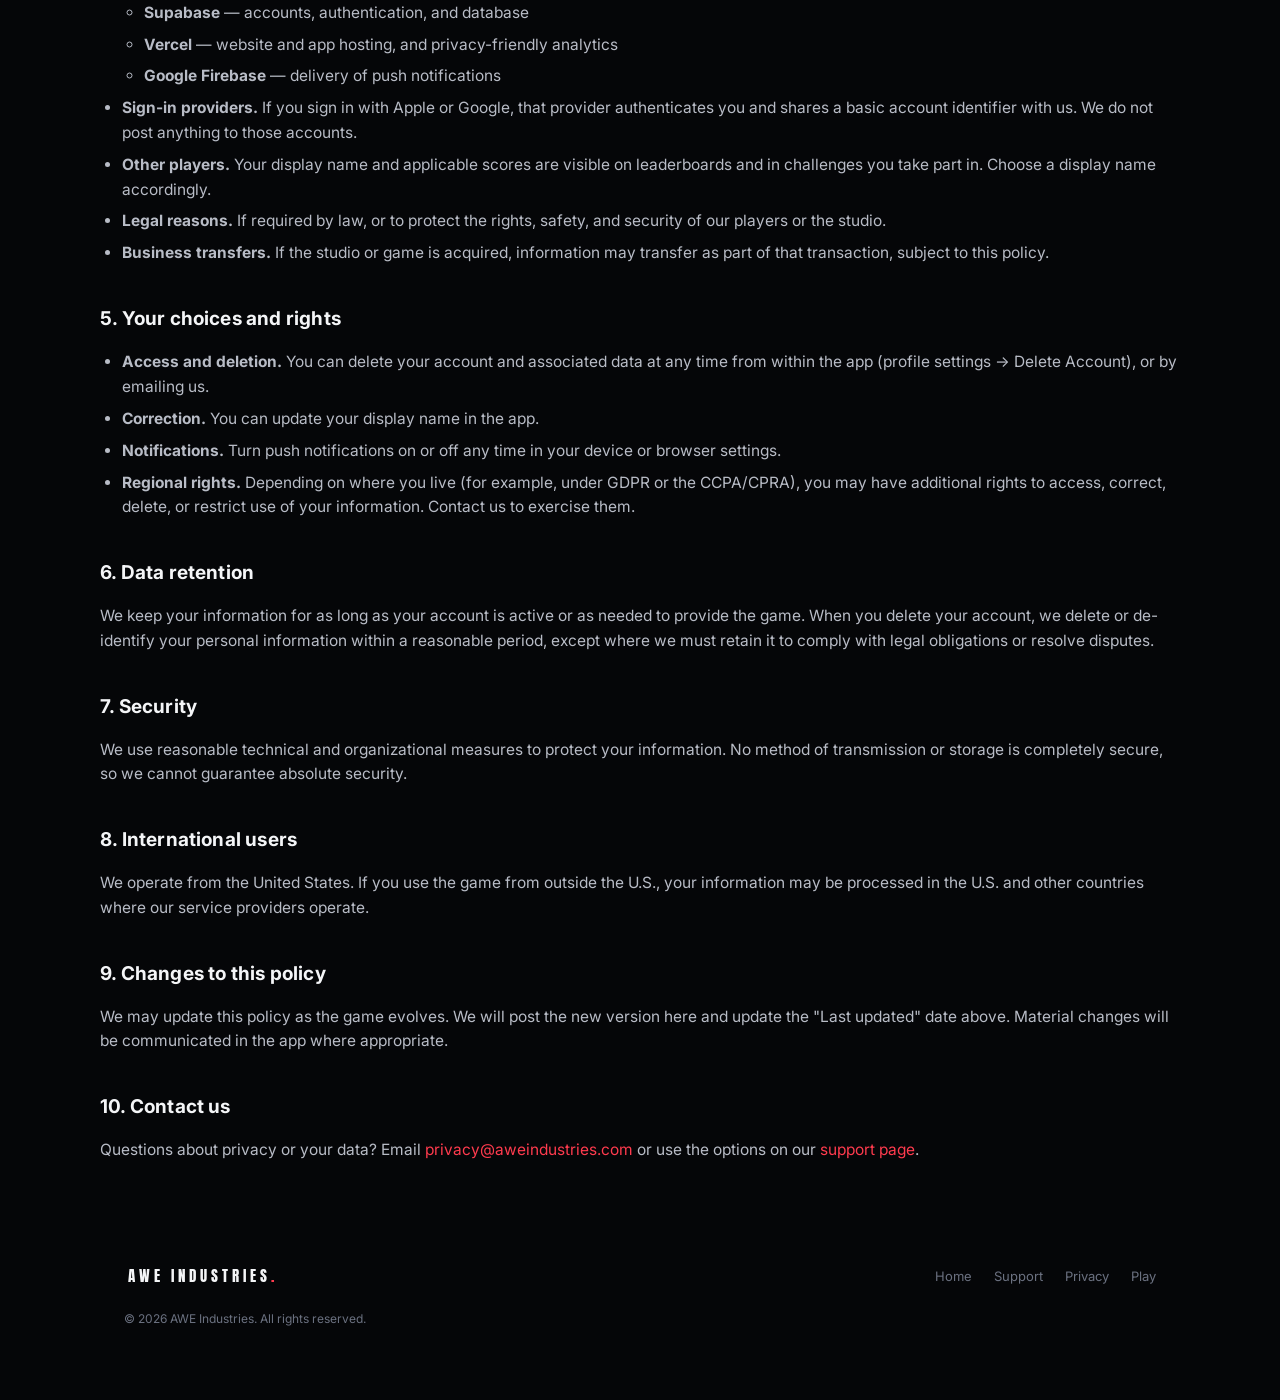
==== commit 48d30bba: "Rename game Run The Table -> All-Timers; repoint links to alltimersgame.com Co-Authored-By: Claude O" ====
--- a/privacy.html
+++ b/privacy.html
@@ -4,7 +4,7 @@
   <meta charset="UTF-8" />
   <meta name="viewport" content="width=device-width, initial-scale=1.0" />
   <title>Privacy Policy — AWE Industries</title>
-  <meta name="description" content="Privacy policy for AWE Industries and Run The Table." />
+  <meta name="description" content="Privacy policy for AWE Industries and All-Timers." />
   <link rel="preconnect" href="https://fonts.googleapis.com" />
   <link rel="preconnect" href="https://fonts.gstatic.com" crossorigin />
   <link href="https://fonts.googleapis.com/css2?family=Anton&family=Inter:wght@400;500;600;700&display=swap" rel="stylesheet" />
@@ -19,7 +19,7 @@
         <a href="index.html#studio" class="hide-sm">Studio</a>
         <a href="index.html#game">Game</a>
         <a href="support.html" class="hide-sm">Support</a>
-        <a href="https://runthetablegame.com" class="nav-cta" target="_blank" rel="noopener">Play</a>
+        <a href="https://alltimersgame.com" class="nav-cta" target="_blank" rel="noopener">Play</a>
       </nav>
     </div>
   </header>
@@ -30,7 +30,7 @@
     <p class="updated">Last updated: June 25, 2026</p>
 
     <div class="callout">
-      This policy covers the AWE Industries website and the Run The Table game (web, iOS, and Android). AWE Industries is an independent game studio. In this policy, "we," "us," and "our" mean AWE Industries.
+      This policy covers the AWE Industries website and the All-Timers game (web, iOS, and Android). AWE Industries is an independent game studio. In this policy, "we," "us," and "our" mean AWE Industries.
     </div>
 
     <h2>1. Information we collect</h2>
@@ -114,7 +114,7 @@
           <a href="index.html">Home</a>
           <a href="support.html">Support</a>
           <a href="privacy.html">Privacy</a>
-          <a href="https://runthetablegame.com" target="_blank" rel="noopener">Play</a>
+          <a href="https://alltimersgame.com" target="_blank" rel="noopener">Play</a>
         </nav>
       </div>
       <p class="disclaimer">© <span id="year">2026</span> AWE Industries. All rights reserved.</p>
